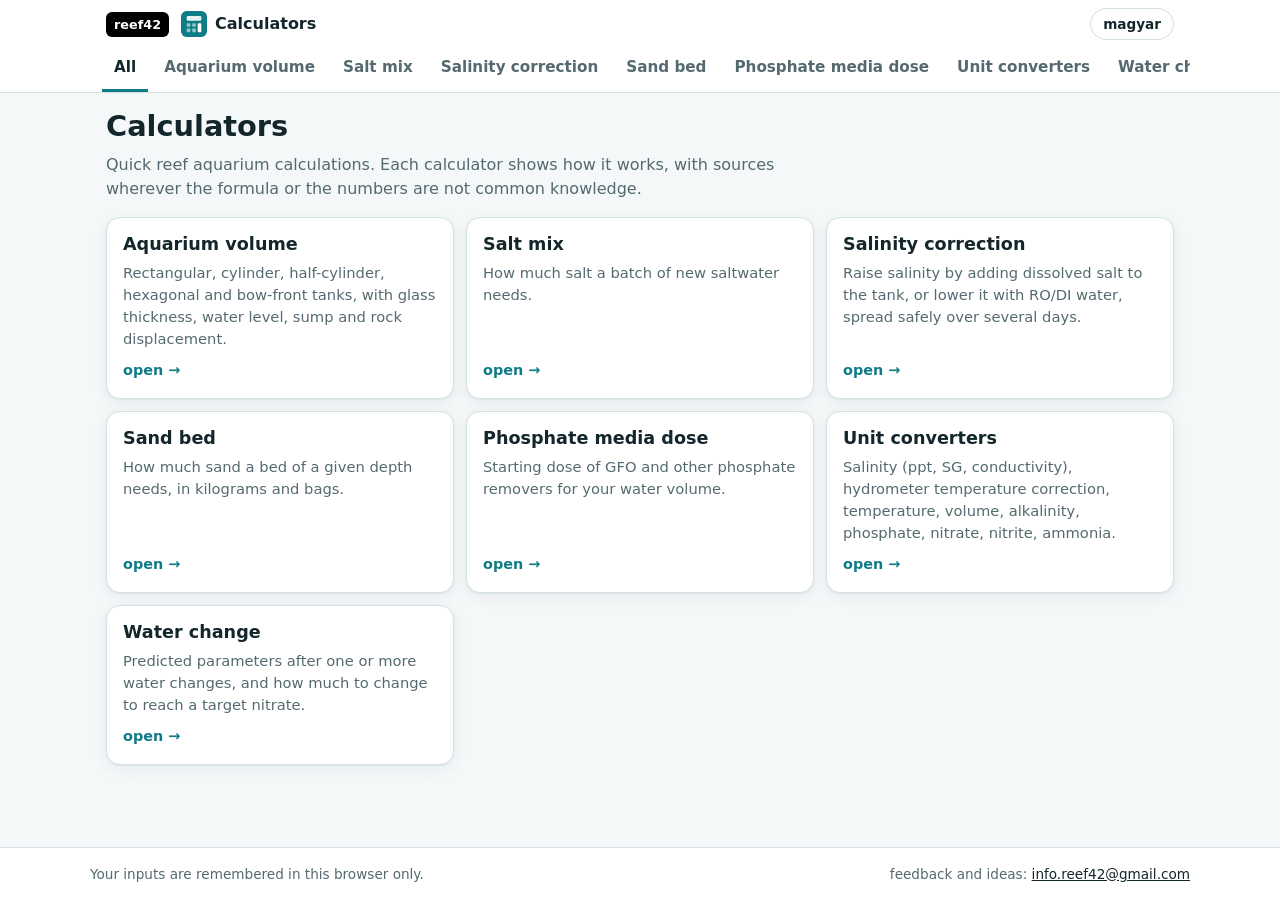
==== calculators/index.html @ d00aabd1 "Add reef calculators tool Volume, salt mix, salinity correction, sand bed, phosphate media, water ch" ====
<!doctype html>
<html lang="en">
<head>
  <meta charset="utf-8">
  <meta name="viewport" content="width=device-width, initial-scale=1, viewport-fit=cover">
  <title>Reef Calculators</title>
  <meta name="description" content="Reef aquarium calculators: tank volume, salt mix, salinity adjustment, sand bed, phosphate media, water change and unit converters.">
  <meta name="theme-color" content="#0e7c86">
  <link rel="icon" href="assets/favicon.svg" type="image/svg+xml">
  <link rel="stylesheet" href="assets/style.css">
</head>
<body>
  <header class="topbar">
    <div class="bar">
      <a class="hub" href="../" title="reef42">reef42</a>
      <a class="brand" href="#/" id="brand">
        <img src="assets/favicon.svg" alt="" width="26" height="26">
        <span id="brandText">Calculators</span>
      </a>
      <button class="lang" id="langToggle" type="button" aria-label="Language"></button>
    </div>
    <nav class="tabs" id="tabs" aria-label="Calculators"></nav>
  </header>

  <main id="app" tabindex="-1"></main>

  <footer class="footer" id="footer"></footer>

  <script src="assets/app.js" defer></script>
</body>
</html>
---- calculators/assets/style.css ----
:root {
  --bg: #f4f8f9;
  --surface: #ffffff;
  --surface-2: #eaf2f4;
  --text: #13262b;
  --muted: #546a70;
  --border: #d3e1e4;
  --accent: #0e7c86;
  --accent-ink: #ffffff;
  --accent-soft: #d8efef;
  --warn: #9a4a00;
  --warn-soft: #fdebdd;
  --danger: #b42335;
  --danger-soft: #fbe3e6;
  --ok: #2f7d32;
  --ok-soft: #e1f2e2;
  --radius: 14px;
  --shadow: 0 1px 2px rgba(10, 40, 45, .06), 0 4px 16px rgba(10, 40, 45, .06);
  --font: system-ui, -apple-system, "Segoe UI", Roboto, "Helvetica Neue", Arial, sans-serif;
  color-scheme: light;
}

@media (prefers-color-scheme: dark) {
  :root:not([data-theme="light"]) {
    --bg: #0d1719;
    --surface: #142225;
    --surface-2: #1b2d31;
    --text: #e4eff1;
    --muted: #9db3b8;
    --border: #2a4146;
    --accent: #3cc2cc;
    --accent-ink: #062327;
    --accent-soft: #163a3e;
    --warn: #f0a06a;
    --warn-soft: #3a2616;
    --danger: #f27d8c;
    --danger-soft: #3a1a20;
    --ok: #79c77c;
    --ok-soft: #183019;
    --shadow: 0 1px 2px rgba(0, 0, 0, .3), 0 4px 16px rgba(0, 0, 0, .25);
    color-scheme: dark;
  }
}

* { box-sizing: border-box; }
html { -webkit-text-size-adjust: 100%; }
body {
  margin: 0; font-family: var(--font); font-size: 16px; line-height: 1.5;
  background: var(--bg); color: var(--text); min-height: 100vh; display: flex; flex-direction: column;
}
a { color: var(--accent); }
h1, h2, h3 { line-height: 1.25; margin: 0 0 .5em; }
h1 { font-size: clamp(1.35rem, 3.5vw, 1.8rem); }
h2 { font-size: 1.1rem; }
p { margin: 0 0 1em; }
button, input, select { font: inherit; color: inherit; }
.muted { color: var(--muted); }
.sr { position: absolute; width: 1px; height: 1px; overflow: hidden; clip: rect(0 0 0 0); white-space: nowrap; }
:focus-visible { outline: 2px solid var(--accent); outline-offset: 2px; }

/* Top bar */
.topbar { position: sticky; top: 0; z-index: 20; background: var(--surface); border-bottom: 1px solid var(--border); }
.bar { display: flex; align-items: center; gap: 12px; padding: 8px 16px; max-width: 1100px; margin: 0 auto; }
.hub {
  font-weight: 700; font-size: .8rem; text-transform: lowercase; text-decoration: none;
  color: #fff; background: #000; border-radius: 6px; padding: 3px 8px; white-space: nowrap;
}
.hub:hover { background: #222; }
.brand { display: flex; align-items: center; gap: 8px; font-weight: 700; text-decoration: none; color: var(--text); white-space: nowrap; }
.lang {
  margin-left: auto; font-size: .85rem; font-weight: 600; background: transparent; border: 1px solid var(--border);
  border-radius: 999px; padding: 5px 12px; cursor: pointer; white-space: nowrap;
}
.lang:hover { border-color: var(--accent); }
.tabs { display: flex; gap: 4px; padding: 0 12px; max-width: 1100px; margin: 0 auto; overflow-x: auto; scrollbar-width: none; }
.tabs::-webkit-scrollbar { display: none; }
.tabs a {
  padding: 8px 12px 10px; text-decoration: none; color: var(--muted); font-weight: 600; font-size: .95rem;
  border-bottom: 3px solid transparent; white-space: nowrap;
}
.tabs a[aria-current="page"] { color: var(--text); border-bottom-color: var(--accent); }
.tabs a:hover { color: var(--text); }

main { flex: 1; width: 100%; min-width: 0; max-width: 1100px; margin: 0 auto; padding: 16px 16px 32px; outline: none; }
.vhead { display: flex; align-items: flex-end; justify-content: space-between; gap: 8px 16px; flex-wrap: wrap; margin-bottom: 8px; }
.vhead h1 { margin: 0; }
.lead { color: var(--muted); max-width: 70ch; }
.hint { color: var(--muted); font-size: .85rem; font-weight: 400; }

/* Settings row */
.setrow { display: flex; flex-wrap: wrap; gap: 8px 12px; align-items: center; font-size: .85rem; color: var(--muted); font-weight: 600; }
.setrow label { display: inline-flex; align-items: center; gap: 6px; }
.setrow select {
  padding: 5px 26px 5px 10px; border: 1px solid var(--border); border-radius: 999px;
  background: var(--surface-2); font-weight: 600; color: var(--text); max-width: 62vw;
}

/* Index */
.cgrid { display: grid; gap: 12px; grid-template-columns: repeat(auto-fill, minmax(min(300px, 100%), 1fr)); margin: 16px 0 0; padding: 0; list-style: none; }
.ccard {
  display: flex; flex-direction: column; gap: 6px; height: 100%; padding: 16px; text-decoration: none; color: var(--text);
  background: var(--surface); border: 1px solid var(--border); border-radius: var(--radius); box-shadow: var(--shadow);
}
.ccard:hover { border-color: var(--accent); }
.ccard h2 { margin: 0; font-size: 1.1rem; }
.ccard p { margin: 0; color: var(--muted); font-size: .92rem; }
.ccard .go { margin-top: auto; padding-top: 4px; color: var(--accent); font-weight: 600; font-size: .9rem; }

/* Cards & buttons */
.card { background: var(--surface); border: 1px solid var(--border); border-radius: var(--radius); padding: 16px; box-shadow: var(--shadow); min-width: 0; }
.card + .card { margin-top: 16px; }
.btn {
  display: inline-flex; align-items: center; justify-content: center; gap: 6px; min-height: 36px; padding: 6px 14px;
  border-radius: 10px; border: 1px solid var(--border); background: var(--surface); font-weight: 600; cursor: pointer; color: var(--text);
}
.btn:hover { border-color: var(--accent); }
.btn.small { min-height: 32px; padding: 4px 12px; font-size: .9rem; }
.chips { display: flex; flex-wrap: wrap; gap: 6px; margin-top: 2px; }
.chip {
  min-height: 30px; padding: 3px 10px; border-radius: 999px; border: 1px solid var(--border); background: var(--surface-2);
  cursor: pointer; font-size: .82rem; font-weight: 600; color: var(--text); max-width: 100%; overflow: hidden; text-overflow: ellipsis; white-space: nowrap;
}
.chip:hover { border-color: var(--accent); }

/* Calculator layout */
.calc { display: grid; gap: 16px; grid-template-columns: minmax(0, 1fr); margin-top: 12px; align-items: start; }
@media (min-width: 860px) {
  .calc { grid-template-columns: minmax(0, 1.1fr) minmax(0, 1fr); }
  .calc .result { position: sticky; top: 112px; }
  .calc > .card + .card { margin-top: 0; }
}
.fgrid { display: grid; gap: 12px; grid-template-columns: repeat(auto-fill, minmax(min(170px, 100%), 1fr)); }
.field { display: flex; flex-direction: column; gap: 4px; font-size: .85rem; color: var(--muted); font-weight: 600; min-width: 0; }
.field.wide { grid-column: 1 / -1; }
.field label { display: flex; flex-wrap: wrap; gap: 0 6px; align-items: baseline; }
.field .unit, .unit { color: var(--muted); font-weight: 400; font-style: normal; }
.field input, .field select, .wct input {
  font-size: 1rem; font-weight: 400; color: var(--text); padding: 9px 10px; border-radius: 10px;
  border: 1px solid var(--border); background: var(--bg); width: 100%; min-width: 0; font-variant-numeric: tabular-nums;
}
.field input:focus, .field select:focus, .wct input:focus { border-color: var(--accent); outline: none; box-shadow: 0 0 0 3px var(--accent-soft); }
input[aria-invalid="true"] { border-color: var(--danger) !important; }
.formfoot { display: flex; justify-content: flex-end; margin-top: 14px; }
.gtitle { grid-column: 1 / -1; margin: 6px 0 -4px; font-size: .95rem; }

/* Water change table */
.wct { width: 100%; border-collapse: collapse; margin-top: 4px; }
.wct th { text-align: left; font-size: .8rem; color: var(--muted); font-weight: 600; padding: 4px 6px; }
.wct td { padding: 4px 6px; vertical-align: middle; }
.wct td:first-child { font-weight: 600; font-size: .92rem; padding-left: 0; }
.wct th:first-child { padding-left: 0; }
.wct input { padding: 7px 8px; }
.wct .unit { font-size: .8rem; }

/* Results */
.result h2 { margin-bottom: 10px; }
.res { display: grid; gap: 10px; }
.out { display: flex; flex-direction: column; gap: 2px; padding: 10px 12px; border-radius: 10px; background: var(--surface-2); min-width: 0; }
.out.main { background: var(--accent-soft); }
.out .ol { font-size: .82rem; color: var(--muted); font-weight: 600; }
.out .ov { font-size: 1.35rem; font-variant-numeric: tabular-nums; overflow-wrap: anywhere; line-height: 1.3; }
.out .os { font-size: .85rem; color: var(--muted); font-variant-numeric: tabular-nums; }
.note { margin: 0; font-size: .9rem; padding: 8px 12px; border-radius: 10px; background: var(--surface-2); }
.note.warn { background: var(--warn-soft); color: var(--warn); }
.note.ok { background: var(--ok-soft); color: var(--ok); }
.empty { color: var(--muted); margin: 0; }
.steps { margin: 0; padding-left: 1.3em; font-size: .92rem; }
.steps li { margin: 3px 0; }
.rtable { width: 100%; border-collapse: collapse; font-size: .92rem; font-variant-numeric: tabular-nums; }
.rtable th, .rtable td { padding: 6px 6px; text-align: right; border-bottom: 1px solid var(--border); white-space: nowrap; }
.rtable th:first-child, .rtable td:first-child { text-align: left; padding-left: 0; white-space: normal; }
.rtable th { font-size: .78rem; color: var(--muted); font-weight: 600; }
.rtable td.hl { font-weight: 700; }
.tscroll { overflow-x: auto; }

/* How it works */
.how { margin-top: 16px; }
.how summary { cursor: pointer; font-weight: 700; }
.how h3 { font-size: .95rem; margin: 14px 0 6px; }
.how ul { margin: 0; padding-left: 1.2em; font-size: .92rem; }
.how li { margin: 4px 0; }
.how code { font-family: ui-monospace, SFMono-Regular, Consolas, monospace; font-size: .86rem; background: var(--surface-2); padding: 1px 5px; border-radius: 5px; overflow-wrap: anywhere; }

/* Converter */
.cvgrid { display: grid; gap: 16px; grid-template-columns: repeat(auto-fill, minmax(min(330px, 100%), 1fr)); margin-top: 12px; align-items: start; }
.cvgrid .card + .card { margin-top: 0; }
.cvgrid .card h2 { margin-bottom: 4px; }
.cvgrid .card > .hint { margin: 0 0 10px; }
.cvgrid .fgrid { grid-template-columns: repeat(auto-fill, minmax(min(140px, 100%), 1fr)); }
.cvwide { grid-column: 1 / -1; }

.footer { border-top: 1px solid var(--border); background: var(--surface); padding: 16px; font-size: .85rem; color: var(--muted); }
.footer .inner { max-width: 1100px; margin: 0 auto; display: flex; flex-wrap: wrap; gap: 8px 24px; justify-content: space-between; }
.footer a { color: var(--text); }

@media (max-width: 480px) {
  .brand span { display: none; }
  .wct th, .wct td { padding: 3px 3px; }
}
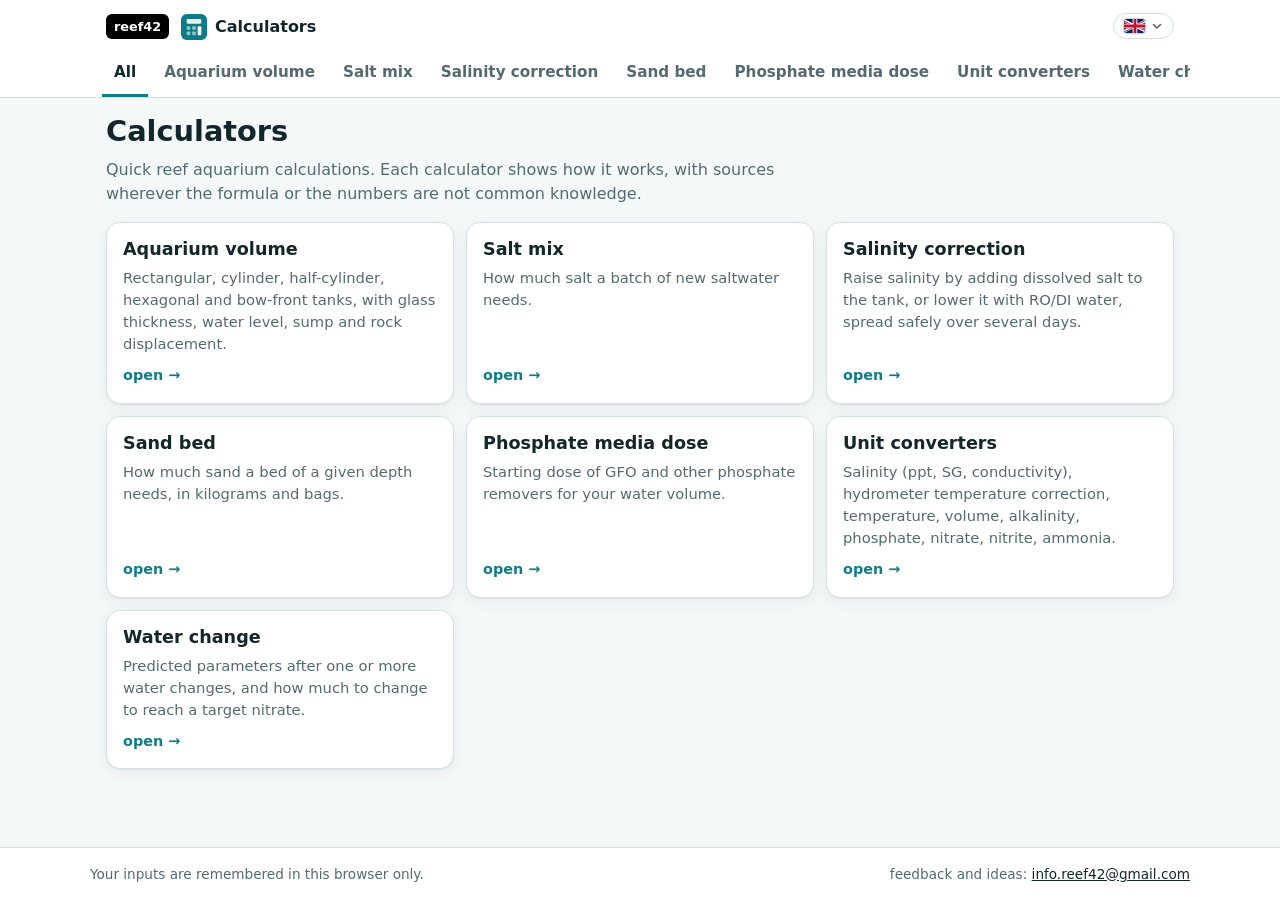
==== commit 34c3ba1a: "Replace the language toggle with a shared flag dropdown shared/lang.js renders a flag button that op" ====
--- a/calculators/index.html
+++ b/calculators/index.html
@@ -26,6 +26,7 @@
 
   <footer class="footer" id="footer"></footer>
 
+  <script src="../shared/lang.js" defer></script>
   <script src="assets/app.js" defer></script>
 </body>
 </html>
--- a/calculators/assets/style.css
+++ b/calculators/assets/style.css
@@ -60,22 +60,23 @@
 
 /* Top bar */
 .topbar { position: sticky; top: 0; z-index: 20; background: var(--surface); border-bottom: 1px solid var(--border); }
-.bar { display: flex; align-items: center; gap: 12px; padding: 8px 16px; max-width: 1100px; margin: 0 auto; }
+.bar { display: flex; align-items: center; gap: 12px; min-height: 53px; padding: 8px 16px; max-width: 1100px; margin: 0 auto; }
 .hub {
   font-weight: 700; font-size: .8rem; text-transform: lowercase; text-decoration: none;
   color: #fff; background: #000; border-radius: 6px; padding: 3px 8px; white-space: nowrap;
 }
 .hub:hover { background: #222; }
 .brand { display: flex; align-items: center; gap: 8px; font-weight: 700; text-decoration: none; color: var(--text); white-space: nowrap; }
+.langsel { margin-left: auto; }
 .lang {
-  margin-left: auto; font-size: .85rem; font-weight: 600; background: transparent; border: 1px solid var(--border);
+  font-size: .85rem; font-weight: 600; background: transparent; border: 1px solid var(--border);
   border-radius: 999px; padding: 5px 12px; cursor: pointer; white-space: nowrap;
 }
 .lang:hover { border-color: var(--accent); }
 .tabs { display: flex; gap: 4px; padding: 0 12px; max-width: 1100px; margin: 0 auto; overflow-x: auto; scrollbar-width: none; }
 .tabs::-webkit-scrollbar { display: none; }
 .tabs a {
-  padding: 8px 12px 10px; text-decoration: none; color: var(--muted); font-weight: 600; font-size: .95rem;
+  padding: 8px 12px 10px; text-decoration: none; color: var(--muted); font-weight: 600; font-size: .95rem; line-height: 1.5;
   border-bottom: 3px solid transparent; white-space: nowrap;
 }
 .tabs a[aria-current="page"] { color: var(--text); border-bottom-color: var(--accent); }
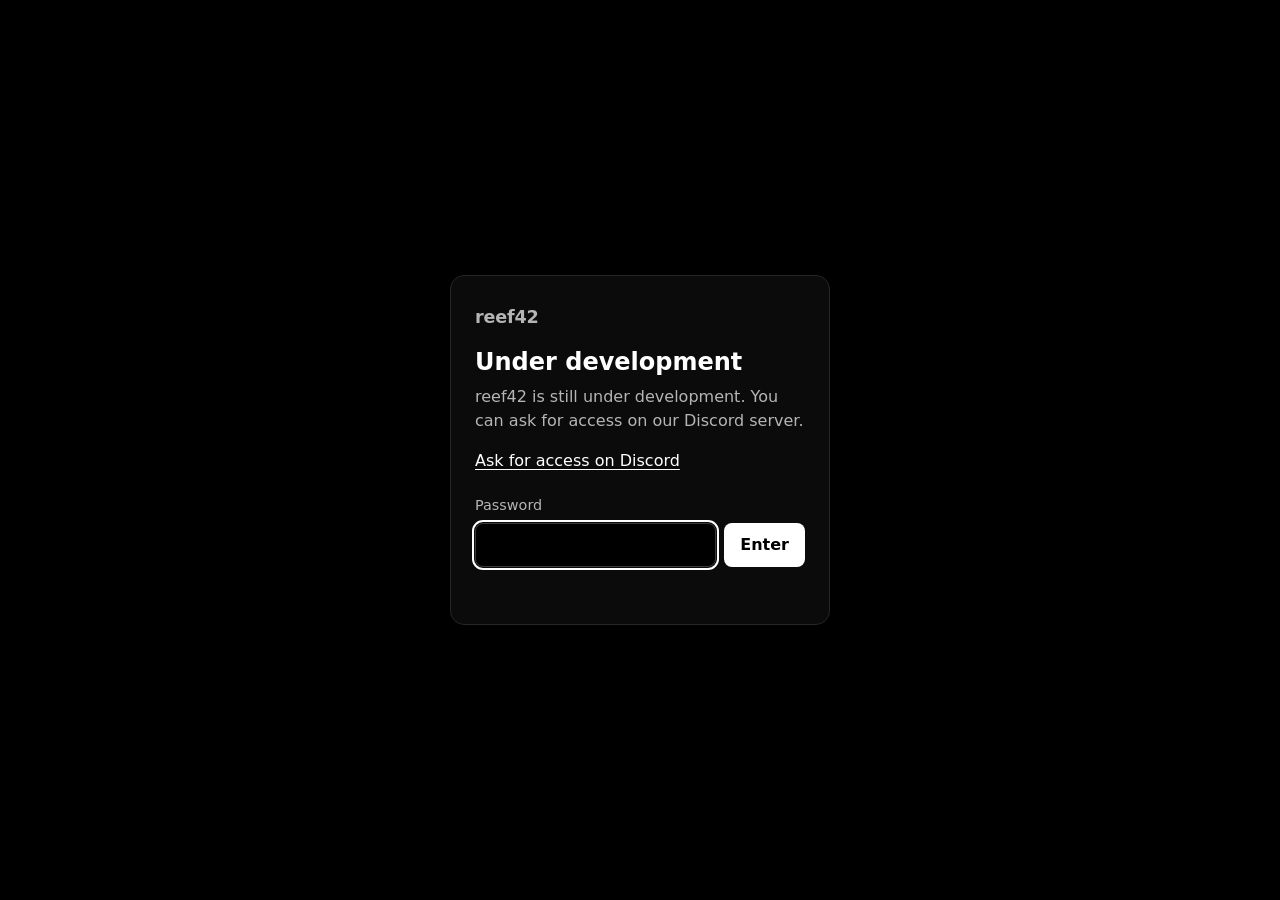
==== commit f97972a9: "Add a password gate overlay to every page while the site is under development" ====
--- a/calculators/index.html
+++ b/calculators/index.html
@@ -8,6 +8,7 @@
   <meta name="theme-color" content="#0e7c86">
   <link rel="icon" href="assets/favicon.svg" type="image/svg+xml">
   <link rel="stylesheet" href="assets/style.css">
+  <script src="../shared/gate.js"></script>
 </head>
 <body>
   <header class="topbar">
--- a/calculators/assets/style.css
+++ b/calculators/assets/style.css
@@ -187,6 +187,8 @@
 .cvgrid .card + .card { margin-top: 0; }
 .cvgrid .card h2 { margin-bottom: 4px; }
 .cvgrid .card > .hint { margin: 0 0 10px; }
+.cvgrid .card > .cvnote { margin: 12px 0 0; padding-left: 18px; }
+.cvnote li + li { margin-top: 4px; }
 .cvgrid .fgrid { grid-template-columns: repeat(auto-fill, minmax(min(140px, 100%), 1fr)); }
 .cvwide { grid-column: 1 / -1; }
 
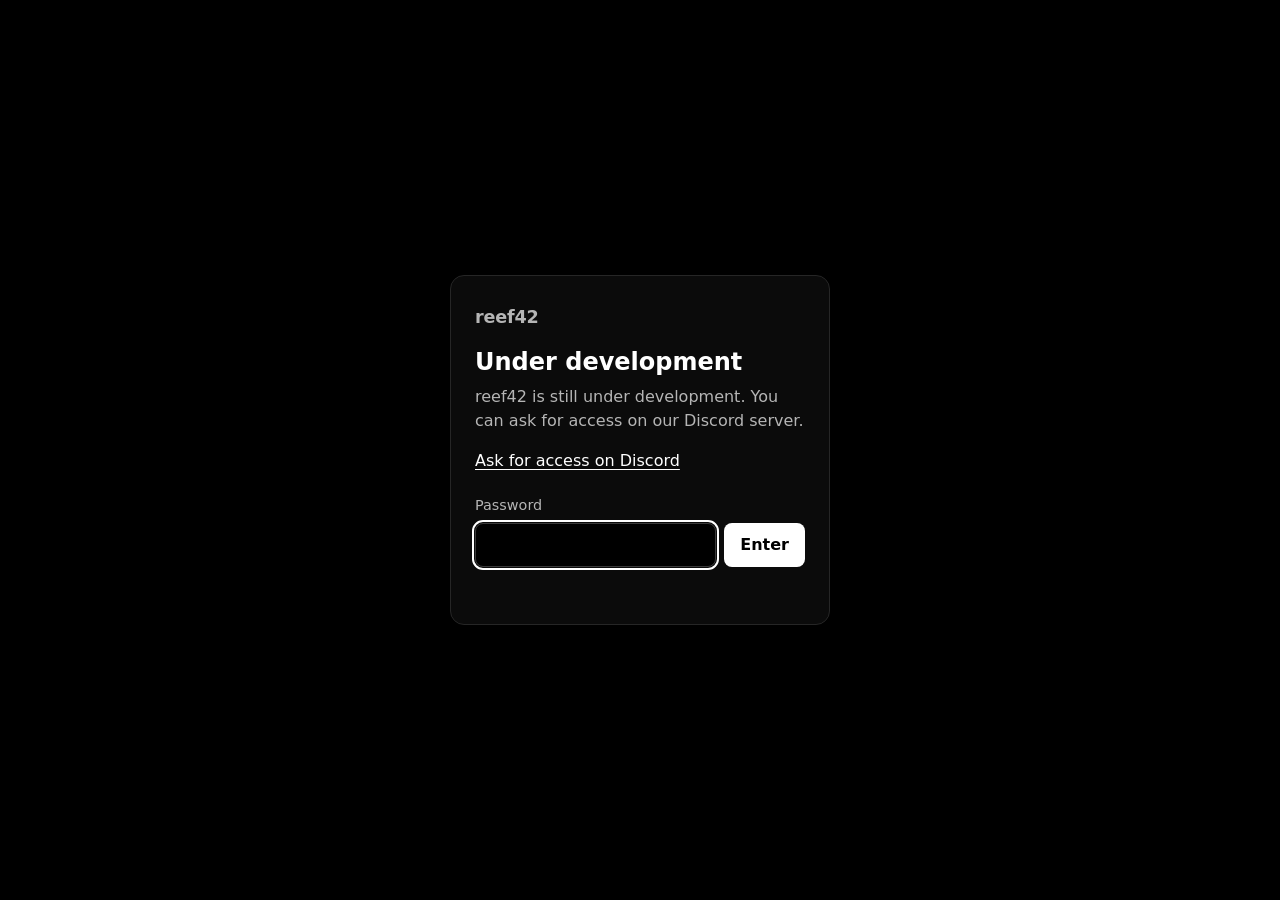
==== commit 60f78aca: "Add a what's new dialog shown once per release" ====
--- a/calculators/index.html
+++ b/calculators/index.html
@@ -29,5 +29,6 @@
 
   <script src="../shared/lang.js" defer></script>
   <script src="assets/app.js" defer></script>
+  <script src="../shared/whatsnew.js" defer></script>
 </body>
 </html>
